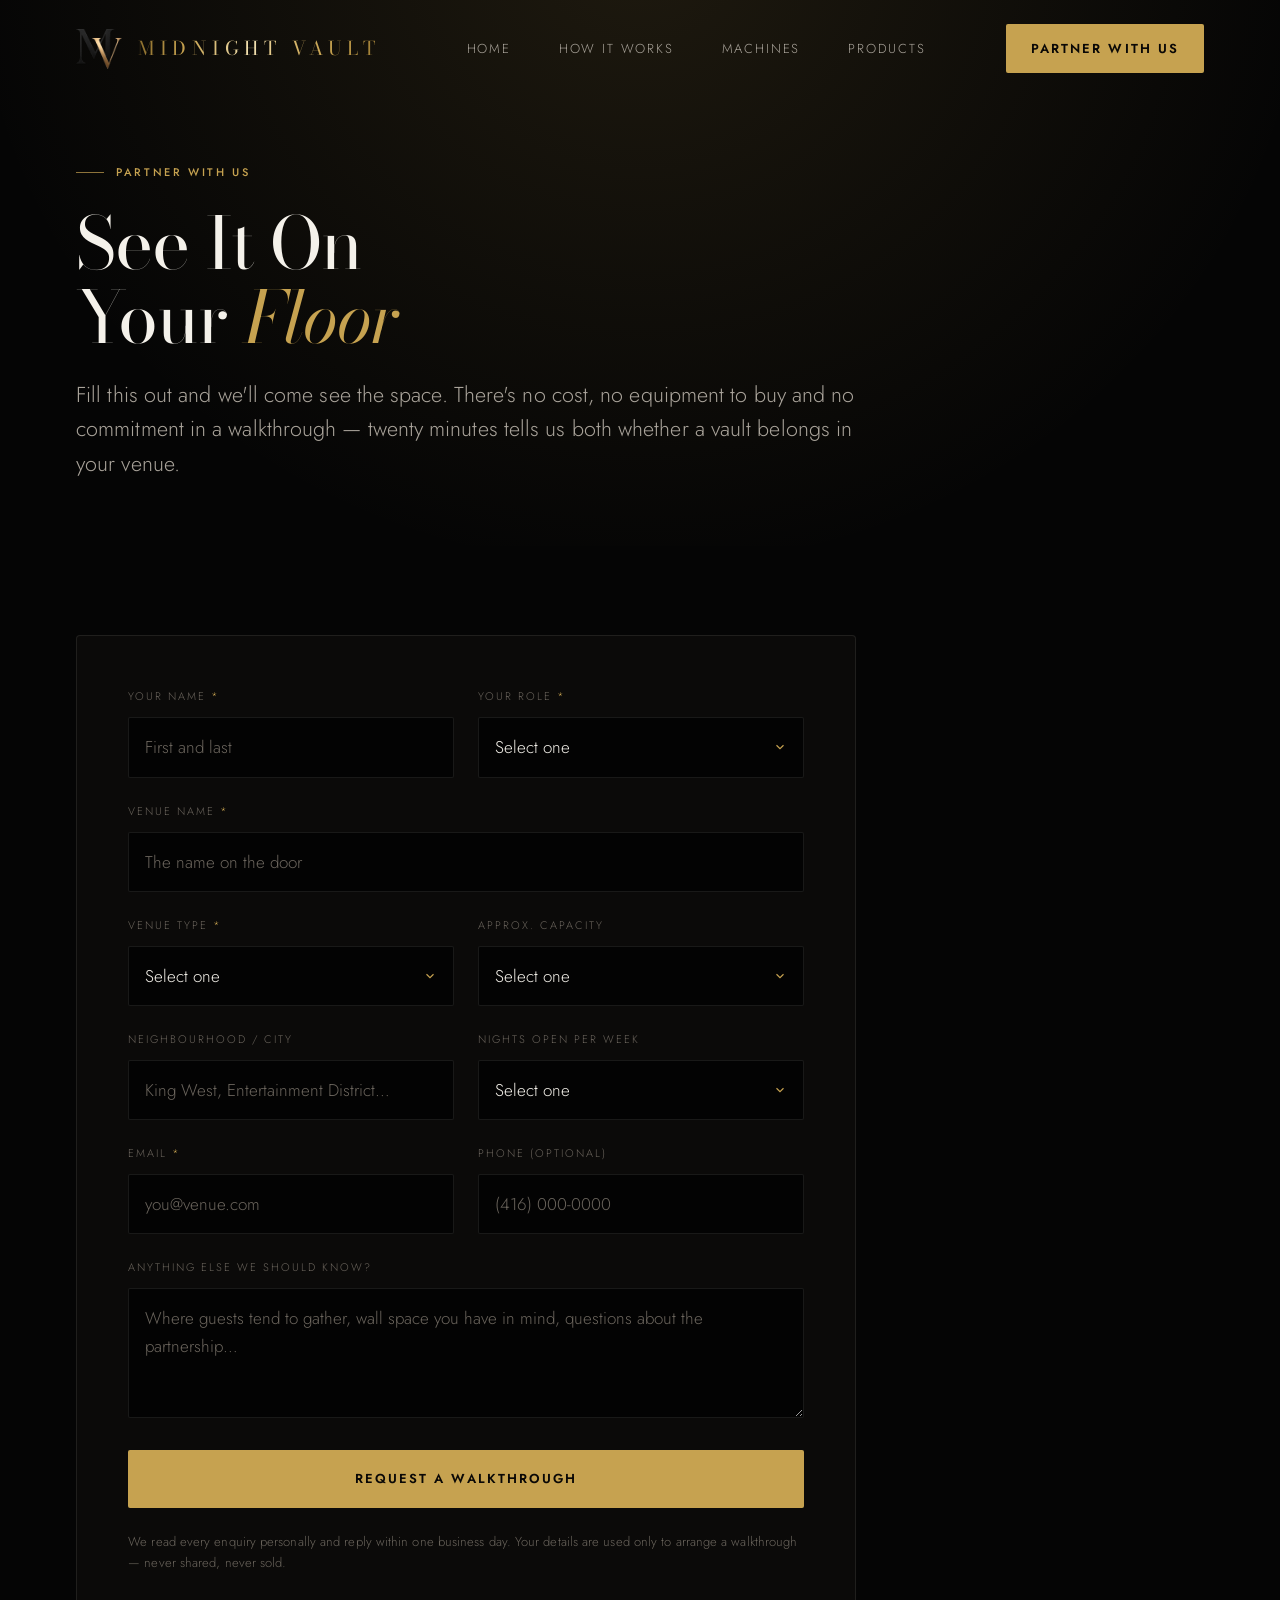
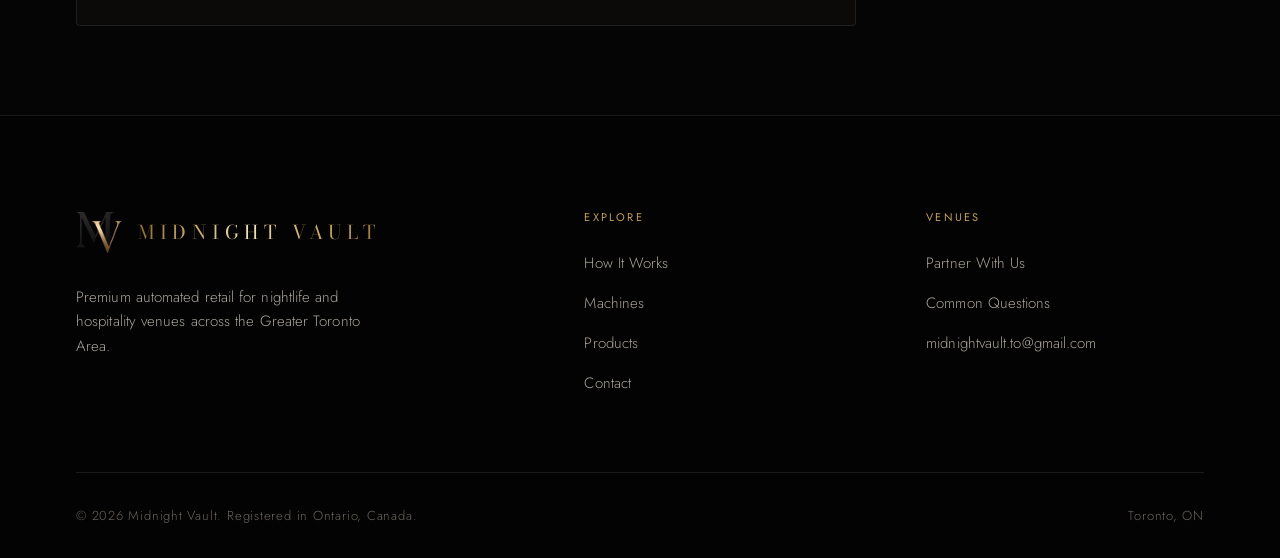
==== contact.html @ 9750a04d "Midnight Vault website — initial commit Static marketing site for Midnight Vault, a premium smart ve" ====
<!doctype html>
<html lang="en">
<head>
<meta charset="UTF-8">
<meta name="viewport" content="width=device-width, initial-scale=1">
<title>Partner With Us — Midnight Vault</title>
<meta name="description" content="Tell us about your Toronto venue and we'll arrange a walkthrough. No cost, no equipment to buy, no work for your staff.">
<meta name="theme-color" content="#050505">
<link rel="icon" href="assets/img/favicon.svg" type="image/svg+xml">
<link rel="preconnect" href="https://fonts.googleapis.com">
<link rel="preconnect" href="https://fonts.gstatic.com" crossorigin>
<link href="https://fonts.googleapis.com/css2?family=Bodoni+Moda:ital,opsz,wght@0,6..96,400;0,6..96,500;1,6..96,400&family=Jost:wght@300;400;500;600&display=swap" rel="stylesheet">
<link rel="stylesheet" href="assets/css/style.css">
<script>document.documentElement.className="js";</script>
</head>
<body>
<a class="skip-link" href="#main">Skip to main content</a>

<svg style="display:none" aria-hidden="true" focusable="false">
  <symbol id="i-arrow" viewBox="0 0 24 24" fill="none" stroke="currentColor" stroke-width="1.5" stroke-linecap="round" stroke-linejoin="round"><path d="M4 12h15"/><path d="M13 6l6 6-6 6"/></symbol>
  <symbol id="i-check" viewBox="0 0 24 24" fill="none" stroke="currentColor" stroke-width="1.6" stroke-linecap="round" stroke-linejoin="round"><path d="M4 12.5l5 5L20 6.5"/></symbol>
  <symbol id="i-mail" viewBox="0 0 24 24" fill="none" stroke="currentColor" stroke-width="1.4" stroke-linecap="round" stroke-linejoin="round"><rect x="3" y="5" width="18" height="14" rx="2"/><path d="M3.5 6.5l8.5 6 8.5-6"/></symbol>
  <symbol id="i-pin" viewBox="0 0 24 24" fill="none" stroke="currentColor" stroke-width="1.4" stroke-linecap="round" stroke-linejoin="round"><path d="M12 21s7-5.6 7-11a7 7 0 10-14 0c0 5.4 7 11 7 11z"/><circle cx="12" cy="10" r="2.6"/></symbol>
  <symbol id="i-clock" viewBox="0 0 24 24" fill="none" stroke="currentColor" stroke-width="1.4" stroke-linecap="round" stroke-linejoin="round"><circle cx="12" cy="12" r="8.6"/><path d="M12 7.2V12l3.3 1.9"/></symbol>
</svg>

<header class="site-header">
  <div class="container nav">
    <a class="logo" href="index.html" aria-label="Midnight Vault home">
      <img class="logo-mark" src="assets/img/logo-mark.png" alt="" width="440" height="385">
      <span class="logo-type">
        <span class="logo-name">Midnight Vault</span>
      </span>
    </a>
    <nav class="nav-links" aria-label="Primary">
      <a href="index.html">Home</a>
      <a href="how-it-works.html">How It Works</a>
      <a href="machines.html">Machines</a>
      <a href="products.html">Products</a>
    </nav>
    <div class="nav-cta">
      <a class="btn btn-primary" href="contact.html">Partner With Us</a>
      <button class="nav-toggle" type="button" aria-expanded="false" aria-controls="mobile-menu" aria-label="Menu">
        <span></span><span></span><span></span>
      </button>
    </div>
  </div>
</header>

<div class="mobile-menu" id="mobile-menu">
  <a class="m-link" href="index.html">Home</a>
  <a class="m-link" href="how-it-works.html">How It Works</a>
  <a class="m-link" href="machines.html">Machines</a>
  <a class="m-link" href="products.html">Products</a>
  <a class="m-link" href="contact.html">Contact</a>
  <a class="btn btn-primary" href="contact.html">Partner With Us</a>
</div>

<main id="main">

  <!-- ================= PAGE HEAD ================= -->
  <section class="hero" style="padding-bottom: clamp(40px, 5vw, 64px);">
    <div class="container">
      <div class="narrow reveal">
        <span class="label">Partner with us</span>
        <h1>See It On<br>Your <span class="gold italic">Floor</span></h1>
        <p class="lede">
          Fill this out and we'll come see the space. There's no cost, no equipment
          to buy and no commitment in a walkthrough — twenty minutes tells us both
          whether a vault belongs in your venue.
        </p>
      </div>
    </div>
  </section>

  <!-- ================= FORM ================= -->
  <section class="section section--tight">
    <div class="container">
      <div class="narrow">

        <div class="reveal">
          <div class="form-shell">
            <!--
              FORM DELIVERY — FormSubmit (no account, no backend, free).
              Submissions are emailed to midnightvault.to@gmail.com.

              ACTIVATION: the first time this form is submitted from a live domain,
              FormSubmit emails you a confirmation link. Click it once and every
              submission after that arrives directly in the inbox.

              ONCE THE DOMAIN IS LIVE, add this line inside the form to redirect
              to the custom thank-you page instead of FormSubmit's default:
              <input type="hidden" name="_next" value="https://YOURDOMAIN.com/thank-you.html">
            -->
            <form data-venue-form action="https://formsubmit.co/midnightvault.to@gmail.com" method="POST" novalidate>
              <input type="hidden" name="_subject" value="New venue enquiry — Midnight Vault">
              <input type="hidden" name="_captcha" value="false">
              <input type="hidden" name="_template" value="table">
              <input type="text" name="_honey" style="display:none" tabindex="-1" autocomplete="off" aria-hidden="true">

              <div class="field-row">
                <div class="field">
                  <label for="name">Your name <span class="req">*</span></label>
                  <input type="text" id="name" name="Name" required autocomplete="name" placeholder="First and last">
                  <span class="field-error"></span>
                </div>
                <div class="field">
                  <label for="role">Your role <span class="req">*</span></label>
                  <select id="role" name="Role" required>
                    <option value="">Select one</option>
                    <option>Owner</option>
                    <option>General Manager</option>
                    <option>Operations Manager</option>
                    <option>Promoter / Event Host</option>
                    <option>Other</option>
                  </select>
                  <span class="field-error"></span>
                </div>
              </div>

              <div class="field">
                <label for="venue">Venue name <span class="req">*</span></label>
                <input type="text" id="venue" name="Venue" required placeholder="The name on the door">
                <span class="field-error"></span>
              </div>

              <div class="field-row">
                <div class="field">
                  <label for="type">Venue type <span class="req">*</span></label>
                  <select id="type" name="Venue type" required>
                    <option value="">Select one</option>
                    <option>Nightclub</option>
                    <option>Bar</option>
                    <option>Lounge</option>
                    <option>Hotel</option>
                    <option>Event space</option>
                    <option>Restaurant</option>
                    <option>Other</option>
                  </select>
                  <span class="field-error"></span>
                </div>
                <div class="field">
                  <label for="capacity">Approx. capacity</label>
                  <select id="capacity" name="Capacity">
                    <option value="">Select one</option>
                    <option>Under 100</option>
                    <option>100 – 300</option>
                    <option>300 – 600</option>
                    <option>600 – 1,000</option>
                    <option>1,000+</option>
                  </select>
                  <span class="field-error"></span>
                </div>
              </div>

              <div class="field-row">
                <div class="field">
                  <label for="area">Neighbourhood / city</label>
                  <input type="text" id="area" name="Location" placeholder="King West, Entertainment District…">
                  <span class="field-error"></span>
                </div>
                <div class="field">
                  <label for="nights">Nights open per week</label>
                  <select id="nights" name="Nights open">
                    <option value="">Select one</option>
                    <option>1 – 2</option>
                    <option>3 – 4</option>
                    <option>5 – 6</option>
                    <option>7</option>
                  </select>
                  <span class="field-error"></span>
                </div>
              </div>

              <div class="field-row">
                <div class="field">
                  <label for="email">Email <span class="req">*</span></label>
                  <input type="email" id="email" name="Email" required autocomplete="email" placeholder="you@venue.com">
                  <span class="field-error"></span>
                </div>
                <div class="field">
                  <label for="phone">Phone (optional)</label>
                  <input type="tel" id="phone" name="Phone" autocomplete="tel" placeholder="(416) 000-0000">
                  <span class="field-error"></span>
                </div>
              </div>

              <div class="field">
                <label for="message">Anything else we should know?</label>
                <textarea id="message" name="Message" placeholder="Where guests tend to gather, wall space you have in mind, questions about the partnership…"></textarea>
                <span class="field-error"></span>
              </div>

              <button class="btn btn-primary" type="submit" style="width:100%;">
                Request a Walkthrough
              </button>

              <p class="form-note">
                We read every enquiry personally and reply within one business day.
                Your details are used only to arrange a walkthrough — never shared, never sold.
              </p>
            </form>
          </div>
        </div>

      </div>
    </div>
  </section>

</main>

<footer class="site-footer">
  <div class="container">
    <div class="footer-grid">
      <div class="footer-brand">
        <a class="logo" href="index.html">
          <img class="logo-mark" src="assets/img/logo-mark.png" alt="" width="440" height="385">
          <span class="logo-type">
            <span class="logo-name">Midnight Vault</span>
          </span>
        </a>
        <p>Premium automated retail for nightlife and hospitality venues across the Greater Toronto Area.</p>
      </div>
      <div class="footer-col">
        <h4>Explore</h4>
        <ul>
          <li><a href="how-it-works.html">How It Works</a></li>
          <li><a href="machines.html">Machines</a></li>
          <li><a href="products.html">Products</a></li>
          <li><a href="contact.html">Contact</a></li>
        </ul>
      </div>
      <div class="footer-col">
        <h4>Venues</h4>
        <ul>
          <li><a href="contact.html">Partner With Us</a></li>
          <li><a href="how-it-works.html#faq">Common Questions</a></li>
          <li><a href="mailto:midnightvault.to@gmail.com">midnightvault.to@gmail.com</a></li>
        </ul>
      </div>
    </div>
    <div class="footer-bottom">
      <span>&copy; <span data-year>2026</span> Midnight Vault. Registered in Ontario, Canada.</span>
      <span>Toronto, ON</span>
    </div>
  </div>
</footer>

<script src="assets/js/main.js"></script>
</body>
</html>
---- assets/css/style.css ----
/* ==========================================================================
   MIDNIGHT VAULT — Design System
   Black base. Off-white type. Gold used strategically, never as wallpaper.
   ========================================================================== */

/* --- Reset ---------------------------------------------------------------- */
*, *::before, *::after { box-sizing: border-box; }
* { margin: 0; }
html { -webkit-text-size-adjust: 100%; }
body { -webkit-font-smoothing: antialiased; -moz-osx-font-smoothing: grayscale; }
img, svg, video { display: block; max-width: 100%; }
button, input, select, textarea { font: inherit; color: inherit; }
a { color: inherit; text-decoration: none; }
ul, ol { list-style: none; padding: 0; }

/* --- Tokens --------------------------------------------------------------- */
:root {
  /* Base — near-black, warm-shifted so gold sits naturally on it */
  --bg:            #050505;
  --bg-raised:     #0b0a09;
  --bg-raised-2:   #121110;
  --bg-inset:      #030303;

  /* Text — off-white ramp. This is what carries the page. */
  --text:          #F4F1EA;
  --text-2:        #A9A39A;
  --text-3:        #6B655D;

  /* Gold — accents only: buttons, icons, rules, hovers, key words */
  --gold:          #C6A250;
  --gold-bright:   #E8CE8E;
  --gold-deep:     #8A6D2C;
  --gold-veil:     rgba(198, 162, 80, 0.10);
  --gold-line:     rgba(198, 162, 80, 0.26);

  /* Structure */
  --line:          rgba(244, 241, 234, 0.09);
  --line-strong:   rgba(244, 241, 234, 0.16);
  --on-gold:       #0A0806;

  /* Type */
  --font-display: "Bodoni Moda", Didot, Georgia, serif;
  --font-body: Jost, -apple-system, BlinkMacSystemFont, "Segoe UI", sans-serif;

  --fs-hero:  clamp(3rem, 7.2vw + 0.5rem, 7.5rem);
  --fs-h1:    clamp(2.5rem, 5vw + 0.5rem, 5rem);
  --fs-h2:    clamp(2rem, 3.4vw + 0.75rem, 3.75rem);
  --fs-h3:    clamp(1.5rem, 1.4vw + 1rem, 2.125rem);
  --fs-h4:    1.375rem;
  --fs-lede:  clamp(1.0625rem, 0.5vw + 0.95rem, 1.375rem);
  --fs-body:  1.0625rem;
  --fs-sm:    0.9375rem;
  --fs-xs:    0.8125rem;
  --fs-label: 0.6875rem;

  /* Space — 8pt rhythm */
  --s1: 4px;  --s2: 8px;  --s3: 12px; --s4: 16px;
  --s5: 24px; --s6: 32px; --s7: 48px; --s8: 64px;
  --s9: 96px; --s10: 128px; --s11: 176px;

  --section-y: clamp(80px, 11vw, 176px);
  --container: 1240px;
  --container-narrow: 780px;

  --radius:    2px;
  --radius-lg: 4px;

  --ease: cubic-bezier(0.22, 0.61, 0.36, 1);
  --ease-out: cubic-bezier(0.16, 1, 0.3, 1);
  --dur: 340ms;
}

/* --- Base ----------------------------------------------------------------- */
html { scroll-behavior: smooth; }

body {
  background: var(--bg);
  color: var(--text);
  font-family: var(--font-body);
  font-size: var(--fs-body);
  font-weight: 300;
  line-height: 1.65;
  letter-spacing: 0.005em;
  overflow-x: hidden;
}

h1, h2, h3, h4 {
  font-family: var(--font-display);
  font-weight: 400;
  line-height: 1.03;
  letter-spacing: -0.015em;
  color: var(--text);
}

h1 { font-size: var(--fs-h1); }
h2 { font-size: var(--fs-h2); }
h3 { font-size: var(--fs-h3); letter-spacing: -0.01em; }
h4 { font-size: var(--fs-h4); letter-spacing: 0; }

p { color: var(--text-2); }
strong, b { font-weight: 500; color: var(--text); }

/* The single most important accent utility. Use sparingly. */
.gold { color: var(--gold); }
.italic { font-style: italic; }

::selection { background: var(--gold); color: var(--on-gold); }

:focus-visible {
  outline: 2px solid var(--gold);
  outline-offset: 3px;
}

.skip-link {
  position: absolute; left: -9999px; top: var(--s4);
  background: var(--gold); color: var(--on-gold);
  padding: var(--s3) var(--s5); z-index: 200; border-radius: var(--radius);
}
.skip-link:focus { left: var(--s4); }

/* --- Layout --------------------------------------------------------------- */
.container {
  width: 100%;
  max-width: var(--container);
  margin-inline: auto;
  padding-inline: clamp(20px, 5vw, 56px);
}
.narrow { max-width: var(--container-narrow); }

.section { padding-block: var(--section-y); position: relative; }
.section--tight { padding-block: clamp(56px, 7vw, 104px); }
.section--raised { background: var(--bg-raised); }
.section--line { border-top: 1px solid var(--line); }

.section-head { max-width: 720px; margin-bottom: clamp(48px, 6vw, 88px); }
.section-head--center { margin-inline: auto; text-align: center; }

/* Eyebrow label — one of the few places gold is allowed to speak */
.label {
  display: inline-flex; align-items: center; gap: var(--s3);
  font-size: var(--fs-label);
  font-weight: 500;
  letter-spacing: 0.24em;
  text-transform: uppercase;
  color: var(--gold);
  margin-bottom: var(--s5);
}
.label::before {
  content: ""; width: 28px; height: 1px;
  background: var(--gold); opacity: 0.7;
}
.section-head--center .label::after {
  content: ""; width: 28px; height: 1px;
  background: var(--gold); opacity: 0.7;
}

.lede {
  font-size: var(--fs-lede);
  line-height: 1.6;
  color: var(--text-2);
  font-weight: 300;
  margin-top: var(--s5);
}

.rule {
  height: 1px; border: 0;
  background: linear-gradient(90deg, var(--gold-line), transparent);
  margin-block: var(--s7);
}

/* --- Buttons -------------------------------------------------------------- */
.btn {
  display: inline-flex; align-items: center; justify-content: center;
  gap: var(--s3);
  padding: 17px var(--s7);
  font-size: var(--fs-xs);
  font-weight: 500;
  letter-spacing: 0.16em;
  text-transform: uppercase;
  border-radius: var(--radius);
  border: 1px solid transparent;
  cursor: pointer;
  transition: background var(--dur) var(--ease), color var(--dur) var(--ease),
              border-color var(--dur) var(--ease), transform var(--dur) var(--ease),
              box-shadow var(--dur) var(--ease);
  white-space: nowrap;
}
.btn svg { width: 15px; height: 15px; transition: transform var(--dur) var(--ease); }

.btn-primary {
  background: var(--gold);
  color: var(--on-gold);
  font-weight: 600;
}
.btn-primary:hover {
  background: var(--gold-bright);
  transform: translateY(-2px);
  box-shadow: 0 12px 34px -14px rgba(198, 162, 80, 0.6);
}
.btn-primary:hover svg { transform: translateX(4px); }

.btn-ghost {
  border-color: var(--line-strong);
  color: var(--text);
  background: transparent;
}
.btn-ghost:hover {
  border-color: var(--gold);
  color: var(--gold);
}
.btn-ghost:hover svg { transform: translateX(4px); }

.btn-row { display: flex; flex-wrap: wrap; gap: var(--s4); margin-top: var(--s7); }
.section-head--center .btn-row { justify-content: center; }

/* Text link with gold underline reveal */
.link {
  color: var(--gold);
  font-size: var(--fs-sm);
  letter-spacing: 0.1em;
  text-transform: uppercase;
  display: inline-flex; align-items: center; gap: var(--s2);
  position: relative;
  padding-bottom: 2px;
}
.link::after {
  content: ""; position: absolute; left: 0; bottom: 0;
  width: 100%; height: 1px; background: var(--gold);
  transform: scaleX(0); transform-origin: right;
  transition: transform var(--dur) var(--ease);
}
.link:hover::after { transform: scaleX(1); transform-origin: left; }
.link svg { width: 14px; height: 14px; transition: transform var(--dur) var(--ease); }
.link:hover svg { transform: translateX(3px); }

/* --- Header --------------------------------------------------------------- */
.site-header {
  position: fixed; inset: 0 0 auto 0; z-index: 100;
  padding-block: var(--s5);
  transition: background var(--dur) var(--ease), padding var(--dur) var(--ease),
              border-color var(--dur) var(--ease);
  border-bottom: 1px solid transparent;
}
.site-header.is-stuck {
  background: rgba(5, 5, 5, 0.86);
  backdrop-filter: blur(14px) saturate(140%);
  -webkit-backdrop-filter: blur(14px) saturate(140%);
  border-bottom-color: var(--line);
  padding-block: var(--s4);
}

.nav { display: flex; align-items: center; justify-content: space-between; gap: var(--s6); }

.logo { display: inline-flex; align-items: center; gap: var(--s4); }

/* MV monogram artwork */
.logo-mark { width: 46px; height: auto; flex: none; }

/* Large stacked lockup (thank-you page) */
.brand-stack {
  display: flex; flex-direction: column; align-items: center;
  gap: var(--s5);
  margin-bottom: var(--s7);
}
.brand-mark { width: 112px; height: auto; }
.brand-name {
  font-family: var(--font-display);
  font-size: 1.625rem;
  letter-spacing: 0.36em;
  text-transform: uppercase;
  color: var(--gold);
  padding-right: 0.36em;
  padding-bottom: var(--s5);
  border-bottom: 1px solid var(--gold-line);
}
.logo-type { display: flex; flex-direction: column; line-height: 1; }
.logo-name {
  font-family: var(--font-display);
  font-size: 1.1875rem;
  font-weight: 400;
  letter-spacing: 0.3em;
  text-transform: uppercase;
  white-space: nowrap;
  color: var(--gold);
  /* trailing letter-space would otherwise push the wordmark off-centre */
  padding-right: 0.3em;
}
/* Brushed-gold fill echoing the metallic V in the monogram */
@supports (-webkit-background-clip: text) or (background-clip: text) {
  .logo-name, .brand-name {
    background: linear-gradient(100deg,
      #8A6D2C 0%, #C6A250 20%, #F4E3B4 46%, #D9BA72 58%, #C6A250 76%, #96762F 100%);
    -webkit-background-clip: text;
    background-clip: text;
    -webkit-text-fill-color: transparent;
    color: transparent;
  }
}
.logo-sub {
  font-size: 0.5625rem;
  letter-spacing: 0.26em;
  text-transform: uppercase;
  color: var(--text-3);
  margin-top: 5px;
  white-space: nowrap;
}

.nav-links { display: flex; align-items: center; gap: var(--s7); }
.nav-links a {
  font-size: var(--fs-xs);
  letter-spacing: 0.14em;
  text-transform: uppercase;
  color: var(--text-2);
  position: relative;
  padding-block: var(--s2);
  white-space: nowrap;
  transition: color var(--dur) var(--ease);
}
.nav-links a::after {
  content: ""; position: absolute; left: 0; bottom: 0;
  width: 100%; height: 1px; background: var(--gold);
  transform: scaleX(0); transform-origin: right;
  transition: transform var(--dur) var(--ease);
}
.nav-links a:hover { color: var(--text); }
.nav-links a:hover::after { transform: scaleX(1); transform-origin: left; }
.nav-links a[aria-current="page"] { color: var(--gold); }
.nav-links a[aria-current="page"]::after { transform: scaleX(1); }

.nav-cta { display: flex; align-items: center; gap: var(--s5); }
.nav-cta .btn { padding: 13px var(--s5); }

.nav-toggle {
  display: none;
  width: 44px; height: 44px;
  background: none; border: 1px solid var(--line-strong);
  border-radius: var(--radius);
  cursor: pointer;
  position: relative;
}
.nav-toggle span {
  position: absolute; left: 13px; width: 18px; height: 1px;
  background: var(--text);
  transition: transform var(--dur) var(--ease), opacity var(--dur) var(--ease);
}
.nav-toggle span:nth-child(1) { top: 17px; }
.nav-toggle span:nth-child(2) { top: 22px; }
.nav-toggle span:nth-child(3) { top: 27px; }
.nav-toggle[aria-expanded="true"] span:nth-child(1) { transform: translateY(5px) rotate(45deg); }
.nav-toggle[aria-expanded="true"] span:nth-child(2) { opacity: 0; }
.nav-toggle[aria-expanded="true"] span:nth-child(3) { transform: translateY(-5px) rotate(-45deg); }

.mobile-menu {
  position: fixed; inset: 0; z-index: 99;
  background: var(--bg);
  padding: 120px clamp(20px, 6vw, 48px) var(--s8);
  display: flex; flex-direction: column;
  opacity: 0; visibility: hidden;
  transition: opacity var(--dur) var(--ease), visibility var(--dur) var(--ease);
  overflow-y: auto;
}
.mobile-menu.is-open { opacity: 1; visibility: visible; }
.mobile-menu a.m-link {
  font-family: var(--font-display);
  font-size: clamp(1.75rem, 7vw, 2.5rem);
  color: var(--text);
  padding-block: var(--s4);
  border-bottom: 1px solid var(--line);
  transition: color var(--dur) var(--ease), padding-left var(--dur) var(--ease);
}
.mobile-menu a.m-link:hover { color: var(--gold); padding-left: var(--s3); }
.mobile-menu .btn { margin-top: var(--s8); }

/* --- Hero ----------------------------------------------------------------- */
.hero {
  position: relative;
  padding-top: clamp(140px, 17vh, 200px);
  padding-bottom: var(--section-y);
  overflow: hidden;
}
.hero::before {
  content: "";
  position: absolute; top: -10%; left: 50%; transform: translateX(-50%);
  width: 120vw; height: 80vh;
  background: radial-gradient(ellipse at 50% 0%, rgba(198,162,80,0.13), transparent 62%);
  pointer-events: none;
}
.hero .container { position: relative; z-index: 1; }

.hero-grid {
  display: grid;
  grid-template-columns: 1.05fr 0.95fr;
  gap: clamp(40px, 6vw, 88px);
  align-items: center;
}

.hero-title {
  font-size: var(--fs-hero);
  /* Title case — tighter than caps wanted, since lowercase letters close the gaps */
  line-height: 0.94;
  letter-spacing: -0.02em;
}
.hero-title .italic { font-style: italic; color: var(--gold); }

.hero-sub {
  font-size: var(--fs-lede);
  color: var(--text-2);
  max-width: 48ch;
  margin-top: var(--s6);
  font-weight: 300;
}

/* --- Machine imagery ------------------------------------------------------ */
.machine-frame {
  position: relative;
  border-radius: var(--radius-lg);
  overflow: hidden;
  border: 1px solid var(--line);
}
.machine-frame img { width: 100%; height: auto; }
.machine-frame::after {
  content: "";
  position: absolute; inset: 0;
  background: linear-gradient(to top, rgba(5,5,5,0.5), transparent 42%);
  pointer-events: none;
}
.machine-caption {
  font-size: var(--fs-xs);
  letter-spacing: 0.12em;
  text-transform: uppercase;
  color: var(--text-3);
  margin-top: var(--s4);
  display: flex; align-items: center; gap: var(--s3);
}
.machine-caption::before {
  content: ""; width: 18px; height: 1px; background: var(--gold-line); flex: none;
}


/* --- Stats ---------------------------------------------------------------- */
.stat-row {
  display: grid;
  grid-template-columns: repeat(4, minmax(0, 1fr));
  gap: 1px;
  background: var(--line);
  border: 1px solid var(--line);
  border-radius: var(--radius-lg);
  overflow: hidden;
}
.stat { background: var(--bg); padding: var(--s7) var(--s6); text-align: center; }
.stat-num {
  font-family: var(--font-display);
  font-size: clamp(2.25rem, 3.5vw, 3.25rem);
  line-height: 1;
  color: var(--gold);
}
.stat-label {
  font-size: var(--fs-xs);
  letter-spacing: 0.16em;
  text-transform: uppercase;
  color: var(--text-3);
  margin-top: var(--s3);
}

/* --- Grids & cards -------------------------------------------------------- */
.grid { display: grid; gap: var(--s5); }
.grid-2 { grid-template-columns: repeat(auto-fit, minmax(320px, 1fr)); }
.grid-3 { grid-template-columns: repeat(auto-fit, minmax(290px, 1fr)); }
.grid-4 { grid-template-columns: repeat(auto-fit, minmax(220px, 1fr)); }

.card {
  background: var(--bg-raised);
  border: 1px solid var(--line);
  border-radius: var(--radius-lg);
  padding: var(--s7);
  position: relative;
  transition: border-color var(--dur) var(--ease), transform var(--dur) var(--ease),
              background var(--dur) var(--ease);
}
.card:hover {
  border-color: var(--gold-line);
  background: var(--bg-raised-2);
  transform: translateY(-3px);
}
.card-icon {
  width: 30px; height: 30px;
  color: var(--gold);
  margin-bottom: var(--s5);
}
.card h3, .card h4 { margin-bottom: var(--s3); }
.card p { font-size: var(--fs-sm); }

.card-num {
  font-family: var(--font-display);
  font-size: 0.875rem;
  letter-spacing: 0.2em;
  color: var(--gold);
  display: block;
  margin-bottom: var(--s5);
}


/* --- Split sections ------------------------------------------------------- */
.split {
  display: grid;
  grid-template-columns: 1fr 1fr;
  gap: clamp(40px, 6vw, 96px);
  align-items: center;
}
.split--reverse .split-media { order: -1; }

/* --- Steps ---------------------------------------------------------------- */
.steps { display: grid; gap: var(--s6); }
.step {
  display: grid;
  grid-template-columns: 64px 1fr;
  gap: var(--s5);
  padding-bottom: var(--s6);
  border-bottom: 1px solid var(--line);
}
.step:last-child { border-bottom: 0; padding-bottom: 0; }
.step-num {
  font-family: var(--font-display);
  font-size: 2rem;
  line-height: 1;
  color: var(--gold);
  opacity: 0.85;
}
.step h3 { margin-bottom: var(--s2); }
.step p { font-size: var(--fs-sm); }

/* --- Products ------------------------------------------------------------- */
.cat { margin-bottom: clamp(56px, 7vw, 96px); }
.cat:last-child { margin-bottom: 0; }
.cat-head {
  display: flex; align-items: baseline; justify-content: space-between;
  gap: var(--s5);
  padding-bottom: var(--s5);
  border-bottom: 1px solid var(--gold-line);
  margin-bottom: var(--s7);
}
.cat-count {
  font-size: var(--fs-xs);
  letter-spacing: 0.18em;
  text-transform: uppercase;
  color: var(--text-3);
  white-space: nowrap;
}

.product {
  background: var(--bg-raised);
  border: 1px solid var(--line);
  border-radius: var(--radius-lg);
  padding: var(--s6);
  display: flex; flex-direction: column; gap: var(--s3);
  transition: border-color var(--dur) var(--ease), transform var(--dur) var(--ease);
}
.product:hover { border-color: var(--gold-line); transform: translateY(-3px); }
.product-icon { width: 26px; height: 26px; color: var(--gold); margin-bottom: var(--s3); }
.product-name { font-size: var(--fs-body); letter-spacing: 0.02em; color: var(--text); }
.product-desc { font-size: var(--fs-sm); color: var(--text-3); flex: 1; }

/* --- Ledger (we handle / venue provides) ---------------------------------- */
/* Side-by-side comparison. The imbalance between the columns is the argument. */
.ledger {
  display: grid;
  grid-template-columns: 1fr 1fr;
  gap: 0;
  align-items: stretch;
  border: 1px solid var(--line);
  border-radius: var(--radius-lg);
  overflow: hidden;
}
.ledger-col {
  display: flex;
  flex-direction: column;
  padding: clamp(28px, 3.4vw, 48px);
}
.ledger-col--ours {
  background: var(--bg-raised-2);
  border-right: 1px solid var(--gold-line);
}
.ledger-col--yours { background: var(--bg); }

.ledger-head {
  display: flex;
  align-items: baseline;
  padding-bottom: var(--s5);
  margin-bottom: var(--s5);
  border-bottom: 1px solid var(--line);
}
.ledger-who {
  font-size: var(--fs-label);
  letter-spacing: 0.22em;
  text-transform: uppercase;
  color: var(--text-3);
}
.ledger-col--ours .ledger-who { color: var(--gold); }

.ledger-list li {
  display: flex; align-items: flex-start; gap: var(--s3);
  padding-block: var(--s3);
  font-size: var(--fs-sm);
  color: var(--text-2);
}
.ledger-list svg { width: 16px; height: 16px; color: var(--gold); flex: none; margin-top: 4px; }
.ledger-col--ours .ledger-list li { color: var(--text); }
.ledger-col--yours .ledger-list svg { color: var(--text-3); }

/* Pushed to the bottom so the empty space above it does the talking */
.ledger-note {
  font-size: var(--fs-sm);
  margin-top: auto;
  padding-top: var(--s7);
}

@media (max-width: 760px) {
  .ledger { grid-template-columns: 1fr; }
  .ledger-col--ours { border-right: 0; border-bottom: 1px solid var(--gold-line); }
  .ledger-note { margin-top: var(--s6); }
}

/* --- CTA band ------------------------------------------------------------- */
.cta-band {
  position: relative;
  text-align: center;
  padding-block: clamp(88px, 12vw, 168px);
  border-top: 1px solid var(--line);
  overflow: hidden;
}
.cta-band::before {
  content: "";
  position: absolute; bottom: -40%; left: 50%; transform: translateX(-50%);
  width: 100vw; height: 100%;
  background: radial-gradient(ellipse at 50% 100%, rgba(198,162,80,0.14), transparent 62%);
  pointer-events: none;
}
.cta-band .container { position: relative; z-index: 1; }
.cta-band h2 { max-width: 16ch; margin-inline: auto; }

/* --- Forms ---------------------------------------------------------------- */
.form-shell {
  background: var(--bg-raised);
  border: 1px solid var(--line);
  border-radius: var(--radius-lg);
  padding: clamp(28px, 4vw, 56px);
}
.field { margin-bottom: var(--s5); }
.field-row { display: grid; grid-template-columns: 1fr 1fr; gap: var(--s5); }
.field label {
  display: block;
  font-size: var(--fs-label);
  letter-spacing: 0.18em;
  text-transform: uppercase;
  color: var(--text-3);
  margin-bottom: var(--s3);
}
.field .req { color: var(--gold); }
.field input, .field select, .field textarea {
  width: 100%;
  background: var(--bg-inset);
  border: 1px solid var(--line);
  border-radius: var(--radius);
  padding: 15px var(--s4);
  color: var(--text);
  font-size: var(--fs-body);
  font-weight: 300;
  transition: border-color var(--dur) var(--ease), background var(--dur) var(--ease);
}
.field textarea { resize: vertical; min-height: 130px; }
.field input::placeholder, .field textarea::placeholder { color: var(--text-3); }
.field input:focus, .field select:focus, .field textarea:focus {
  outline: none;
  border-color: var(--gold);
  background: var(--bg);
}
.field select {
  appearance: none;
  -webkit-appearance: none;
  background-image: url("data:image/svg+xml;charset=utf-8,%3Csvg xmlns='http://www.w3.org/2000/svg' width='14' height='14' viewBox='0 0 24 24' fill='none' stroke='%23C6A250' stroke-width='2'%3E%3Cpath d='M6 9l6 6 6-6'/%3E%3C/svg%3E");
  background-repeat: no-repeat;
  background-position: right var(--s4) center;
  padding-right: var(--s7);
}
.field select option { background: var(--bg-raised-2); color: var(--text); }
.field-error {
  display: none;
  font-size: var(--fs-xs);
  color: var(--gold-bright);
  margin-top: var(--s2);
  letter-spacing: 0.04em;
}
.field.has-error input, .field.has-error select, .field.has-error textarea {
  border-color: var(--gold-bright);
}
.field.has-error .field-error { display: block; }
.form-note {
  font-size: var(--fs-xs);
  color: var(--text-3);
  margin-top: var(--s5);
  line-height: 1.6;
}

.detail { padding-block: var(--s5); border-bottom: 1px solid var(--line); }
.detail:last-child { border-bottom: 0; }
.detail-label {
  font-size: var(--fs-label);
  letter-spacing: 0.2em;
  text-transform: uppercase;
  color: var(--text-3);
  margin-bottom: var(--s2);
}
.detail-value { font-size: var(--fs-body); color: var(--text); }
a.detail-value { transition: color var(--dur) var(--ease); }
a.detail-value:hover { color: var(--gold); }

/* --- FAQ ------------------------------------------------------------------ */
.faq { border-top: 1px solid var(--line); }
.faq details { border-bottom: 1px solid var(--line); }
.faq summary {
  display: flex; align-items: center; justify-content: space-between; gap: var(--s5);
  padding-block: var(--s6);
  cursor: pointer;
  list-style: none;
  font-size: clamp(1.0625rem, 1.2vw, 1.25rem);
  color: var(--text);
  font-weight: 300;
  transition: color var(--dur) var(--ease);
}
.faq summary::-webkit-details-marker { display: none; }
.faq summary:hover { color: var(--gold); }
.faq summary .plus {
  width: 16px; height: 16px; flex: none; color: var(--gold);
  transition: transform var(--dur) var(--ease);
}
.faq details[open] summary .plus { transform: rotate(45deg); }
.faq details p { padding-bottom: var(--s6); max-width: 68ch; font-size: var(--fs-sm); }

/* --- Thank you page ------------------------------------------------------- */
.centered-page {
  min-height: 100vh;
  display: grid;
  place-items: center;
  text-align: center;
  padding: 140px clamp(20px, 5vw, 56px) var(--s9);
}
.centered-page .mark { width: 56px; height: 56px; color: var(--gold); margin: 0 auto var(--s7); }

/* --- Footer --------------------------------------------------------------- */
.site-footer {
  border-top: 1px solid var(--line);
  padding-top: var(--s9);
  padding-bottom: var(--s6);
  background: var(--bg-inset);
}
.footer-grid {
  display: grid;
  grid-template-columns: 1.6fr repeat(2, 1fr);
  gap: var(--s8);
  padding-bottom: var(--s8);
}
.footer-brand p {
  font-size: var(--fs-sm);
  max-width: 34ch;
  margin-top: var(--s5);
}
.footer-col h4 {
  font-family: var(--font-body);
  font-size: var(--fs-label);
  letter-spacing: 0.2em;
  text-transform: uppercase;
  color: var(--gold);
  margin-bottom: var(--s5);
}
.footer-col li { margin-bottom: var(--s3); }
.footer-col a {
  font-size: var(--fs-sm);
  color: var(--text-2);
  transition: color var(--dur) var(--ease);
}
.footer-col a:hover { color: var(--gold); }
.footer-bottom {
  display: flex; flex-wrap: wrap; align-items: center; justify-content: space-between;
  gap: var(--s4);
  padding-top: var(--s6);
  border-top: 1px solid var(--line);
  font-size: var(--fs-xs);
  color: var(--text-3);
  letter-spacing: 0.06em;
}

/* --- Scroll reveal --------------------------------------------------------
   Hidden only when JS is present (html.js is set by an inline head script),
   so the page is never invisible if scripting fails or is disabled.
   -------------------------------------------------------------------------- */
.js .reveal {
  opacity: 0;
  transform: translateY(26px);
  transition: opacity 900ms var(--ease-out), transform 900ms var(--ease-out);
}
.js .reveal.is-visible { opacity: 1; transform: none; }
.reveal[data-delay="1"] { transition-delay: 90ms; }
.reveal[data-delay="2"] { transition-delay: 180ms; }
.reveal[data-delay="3"] { transition-delay: 270ms; }
.reveal[data-delay="4"] { transition-delay: 360ms; }

/* --- Responsive ----------------------------------------------------------- */
@media (max-width: 1000px) {
  .hero-grid { grid-template-columns: 1fr; }
  .hero-media { max-width: 440px; }
  .split { grid-template-columns: 1fr; }
  /* .ledger deliberately stays side by side further down — see its own 760px rule.
     The two columns only make their point when read against each other. */
  .split--reverse .split-media { order: 0; }
  .footer-grid { grid-template-columns: 1fr 1fr; gap: var(--s7); }
  .footer-brand { grid-column: 1 / -1; }
}

/* The wider wordmark needs the nav to give ground before the hamburger kicks in */
@media (max-width: 1180px) {
  .nav-links { gap: var(--s5); }
  .logo-name { font-size: 1.0625rem; letter-spacing: 0.22em; padding-right: 0.22em; }
  .logo-mark { width: 42px; }
  .logo { gap: var(--s3); }
}

@media (max-width: 860px) {
  .nav-links, .nav-cta .btn { display: none; }
  .nav-toggle { display: block; }
  .logo-name { font-size: 1rem; letter-spacing: 0.24em; }
  .logo-mark { width: 40px; }
  .field-row { grid-template-columns: 1fr; }
  .moment { grid-template-columns: 40px 1fr auto; gap: var(--s4); }
}

@media (max-width: 560px) {
  .footer-grid { grid-template-columns: 1fr; }
  .btn { width: 100%; }
  .btn-row { flex-direction: column; }
  .cat-head { flex-direction: column; align-items: flex-start; gap: var(--s2); }
  .step { grid-template-columns: 44px 1fr; gap: var(--s4); }
}

/* --- Motion preferences --------------------------------------------------- */
@media (prefers-reduced-motion: reduce) {
  html { scroll-behavior: auto; }
  *, *::before, *::after {
    animation-duration: 0.01ms !important;
    animation-iteration-count: 1 !important;
    transition-duration: 0.01ms !important;
  }
  .reveal { opacity: 1; transform: none; }
}

/* --- Machines page -------------------------------------------------------- */
.visually-hidden {
  position: absolute; width: 1px; height: 1px;
  padding: 0; margin: -1px; overflow: hidden;
  clip: rect(0 0 0 0); white-space: nowrap; border: 0;
}

/* Model block: product shot beside its spec sheet */
.spec-layout {
  display: grid;
  grid-template-columns: minmax(0, 0.85fr) minmax(0, 1fr);
  gap: clamp(40px, 6vw, 96px);
  align-items: center;
}
.spec-layout--flip .spec-media { order: 2; }

.spec-media {
  position: relative;
  display: flex; justify-content: center;
}
/* Pool of light behind the unit so it doesn't float on flat black */
.spec-media::before {
  content: "";
  position: absolute; inset: 6% 0 0;
  background: radial-gradient(ellipse 62% 52% at 50% 46%, var(--gold-veil), transparent 70%);
  pointer-events: none;
}
/* Units render at heights proportional to their real ones (33.3in vs 40.5in)
   so the page never implies the two machines are the same size. */
.spec-media { --unit-scale: 1; }
.spec-media--mini { --unit-scale: 0.822; }
/* The freestanding unit is far taller than either wall model (~67.9in overall).
   Rendering it to the same proportional scale would swamp the layout, so it is
   capped at The Vault height and its real dimensions are carried by the table. */
.spec-media--stand { --unit-scale: 1; }
.spec-media img {
  position: relative;
  width: auto; max-height: calc(620px * var(--unit-scale));
  filter: drop-shadow(0 40px 60px rgba(0, 0, 0, 0.75));
}

.spec-index {
  display: block;
  font-size: var(--fs-label);
  font-weight: 500;
  letter-spacing: 0.24em;
  text-transform: uppercase;
  color: var(--gold);
  margin-bottom: var(--s4);
}
.spec-copy h2 { font-size: clamp(2.25rem, 3vw + 1rem, 3.25rem); }

/* Spec sheet — a ledger, not a data dump */
.spec-table {
  width: 100%;
  border-collapse: collapse;
  margin-top: var(--s7);
}
.spec-table th,
.spec-table td {
  padding: var(--s4) 0;
  border-bottom: 1px solid var(--line);
  text-align: left;
  vertical-align: baseline;
}
.spec-table th {
  font-weight: 400;
  font-size: var(--fs-sm);
  letter-spacing: 0.14em;
  text-transform: uppercase;
  color: var(--text-3);
  width: 40%;
}
.spec-table td {
  font-family: var(--font-display);
  font-size: 1.75rem;
  color: var(--text);
  letter-spacing: -0.01em;
}
.spec-table .unit {
  font-family: var(--font-body);
  font-size: 0.8125rem;
  letter-spacing: 0.1em;
  text-transform: uppercase;
  color: var(--text-3);
  margin-left: 0.35em;
}
.spec-table td.metric,
.compare-table .metric {
  font-family: var(--font-body);
  font-size: var(--fs-sm);
  color: var(--text-3);
  text-align: right;
  letter-spacing: 0.02em;
}

.spec-note {
  margin-top: var(--s6);
  font-size: var(--fs-sm);
  color: var(--text-2);
  max-width: 44ch;
}

/* Comparison table */
.compare-table {
  width: 100%;
  min-width: 620px;
  border-collapse: collapse;
}
.compare-table th,
.compare-table td {
  padding: var(--s5) var(--s4);
  border-bottom: 1px solid var(--line);
  text-align: left;
}
.compare-table thead th {
  font-family: var(--font-display);
  font-size: 1.375rem;
  font-weight: 400;
  color: var(--text);
  border-bottom-color: var(--gold-line);
  letter-spacing: 0;
  text-transform: none;
}
.compare-table tbody th {
  font-weight: 400;
  font-size: var(--fs-xs);
  letter-spacing: 0.14em;
  text-transform: uppercase;
  color: var(--text-3);
  width: 26%;
}
.compare-table tbody td {
  color: var(--text);
  font-size: var(--fs-body);
}
.compare-table tbody tr:hover td,
.compare-table tbody tr:hover th { background: rgba(244, 241, 234, 0.02); }

.feat-icon {
  width: 26px; height: 26px;
  color: var(--gold);
  margin-bottom: var(--s4);
}
.grid-3 h4 { margin-bottom: var(--s3); }

@media (max-width: 880px) {
  .spec-layout { grid-template-columns: 1fr; gap: var(--s8); }
  .spec-layout--flip .spec-media { order: 0; }
  .spec-media img { max-height: calc(440px * var(--unit-scale)); }
  .spec-table td { font-size: 1.5rem; }
}

/* Scale diagram inside the wall-space stat */
.stat-viz {
  width: 100%;
  max-width: 168px;
  height: auto;
  margin-top: var(--s4);
  color: var(--text-2);
}
/* keep every tile's content optically centred so the diagram tile
   does not leave the others looking half-empty */
.stat { display: flex; flex-direction: column; justify-content: center; }
.stat-viz { align-self: flex-start; }


/* Stat row: 4 across on desktop, 2 up on tablet, stacked on phones.
   Sits tight under the hero so it reads as part of the opening statement. */
.stat-section { padding-top: 0; }
@media (max-width: 980px) {
  .stat-row { grid-template-columns: repeat(2, minmax(0, 1fr)); }
}
@media (max-width: 520px) {
  .stat-row { grid-template-columns: 1fr; }
  .stat-viz { align-self: center; }
}

/* Machine section with no media column — copy takes the full measure */
.split--solo { grid-template-columns: 1fr; max-width: 940px; }

/* ==========================================================================
   WEDDINGS & EVENTS  —  PARKED
   Styles for _drafts/events.html, which is not currently linked from the site.
   Left in place so the page works the moment it is moved back up a folder.
   Safe to delete only if that page is abandoned.
   ========================================================================== */

.wed-split {
  display: grid;
  grid-template-columns: minmax(0, 0.9fr) minmax(0, 1fr);
  gap: clamp(40px, 6vw, 88px);
  align-items: center;
}

/* Mock touchscreen — the machine wearing the couple's branding */
.wed-screen {
  position: relative;
  aspect-ratio: 3 / 4;
  border-radius: 10px;
  padding: 12px;
  background: linear-gradient(160deg, #17140e 0%, #0a0908 46%, #100e0a 100%);
  border: 1px solid var(--gold-line);
  box-shadow: 0 40px 90px -50px rgba(198,162,80,0.5), inset 0 1px 0 rgba(232,206,142,0.14);
}
.wed-glass {
  height: 100%;
  border-radius: 6px;
  border: 1px solid rgba(198,162,80,0.22);
  background: radial-gradient(ellipse 88% 62% at 50% 12%, rgba(198,162,80,0.09), transparent 68%), #060505;
  display: flex; flex-direction: column; align-items: center;
  text-align: center;
  padding: clamp(20px, 4vw, 36px) clamp(14px, 3vw, 28px);
}
.wed-mark { width: 46px; height: auto; margin-bottom: var(--s5); opacity: 0.95; }
.wed-names {
  font-family: var(--font-display);
  font-size: clamp(1.5rem, 3.1vw, 2.375rem);
  line-height: 1.1;
  color: var(--text);
  letter-spacing: 0.01em;
}
.wed-date {
  font-size: var(--fs-xs);
  letter-spacing: 0.28em;
  text-transform: uppercase;
  color: var(--gold);
  margin-top: var(--s3);
}
.wed-rule {
  width: 54px; height: 1px; border: 0;
  background: var(--gold); opacity: 0.55;
  margin: clamp(16px, 3vw, 26px) 0;
}
.wed-title {
  font-family: var(--font-display);
  font-style: italic;
  font-size: clamp(1.0625rem, 1.9vw, 1.5rem);
  color: var(--gold-bright);
}
.wed-tagline {
  font-size: var(--fs-sm);
  color: var(--text-2);
  margin-top: var(--s2);
}
.wed-cats {
  display: flex; flex-wrap: wrap; justify-content: center;
  gap: var(--s2) var(--s4);
  margin-top: auto; padding-top: clamp(18px, 3vw, 30px);
}
.wed-cats li {
  font-size: 0.625rem;
  letter-spacing: 0.2em;
  text-transform: uppercase;
  color: var(--text-2);
  padding: 7px 11px;
  border: 1px solid var(--line);
  border-radius: 2px;
}
.wed-tap {
  width: 100%;
  margin-top: clamp(16px, 3vw, 26px);
  padding: 11px;
  font-size: 0.625rem;
  letter-spacing: 0.28em;
  text-transform: uppercase;
  color: var(--gold);
  border: 1px solid var(--gold-line);
  border-radius: 2px;
  background: var(--gold-veil);
}

.wed-detail {
  display: grid;
  grid-template-columns: repeat(2, minmax(0, 1fr));
  gap: var(--s7) var(--s6);
  margin-top: var(--s8);
}
.wed-detail h4 { margin-top: var(--s3); }
.wed-detail p { font-size: var(--fs-sm); margin-top: var(--s2); }

/* Product kits */
.kit-grid {
  display: grid;
  grid-template-columns: repeat(auto-fit, minmax(290px, 1fr));
  gap: var(--s5);
}
.kit {
  background: var(--bg-raised-2);
  border: 1px solid var(--line);
  border-radius: var(--radius-lg);
  padding: clamp(24px, 3vw, 36px);
  transition: border-color var(--dur) var(--ease), transform var(--dur) var(--ease);
}
.kit:hover { border-color: var(--gold-line); transform: translateY(-3px); }
.kit h3 { margin-top: var(--s4); }
.kit-list { margin-top: var(--s5); }
.kit-list li {
  display: flex; flex-direction: column;
  padding: var(--s3) 0;
  border-top: 1px solid var(--line);
}
.kit-list li:first-child { border-top: 0; padding-top: 0; }
.kit-list span { color: var(--text); font-size: var(--fs-sm); }
.kit-list em {
  font-style: normal;
  font-size: var(--fs-xs);
  color: var(--text-3);
  margin-top: 2px;
}

/* Packages */
.pkg-grid {
  display: grid;
  grid-template-columns: repeat(auto-fit, minmax(300px, 1fr));
  gap: var(--s5);
  align-items: start;
}
.pkg {
  position: relative;
  border: 1px solid var(--line);
  border-radius: var(--radius-lg);
  padding: clamp(28px, 3.4vw, 42px);
  background: var(--bg-raised);
  transition: border-color var(--dur) var(--ease), transform var(--dur) var(--ease);
}
.pkg:hover { border-color: var(--gold-line); transform: translateY(-3px); }
.pkg--featured {
  border-color: var(--gold-line);
  background: linear-gradient(170deg, rgba(198,162,80,0.07), transparent 55%), var(--bg-raised);
}
.pkg-flag {
  position: absolute; top: -1px; right: var(--s6);
  transform: translateY(-50%);
  font-size: 0.625rem; letter-spacing: 0.22em; text-transform: uppercase;
  color: var(--on-gold); background: var(--gold);
  padding: 5px 12px; border-radius: 2px;
}
.pkg-index {
  font-family: var(--font-display);
  font-size: 1.25rem;
  color: var(--gold);
  opacity: 0.6;
}
.pkg h3 { margin-top: var(--s3); }
.pkg-price {
  font-family: var(--font-display);
  font-size: clamp(1.75rem, 2.6vw, 2.375rem);
  color: var(--text);
  margin-top: var(--s4);
  line-height: 1.1;
}
.pkg-price em {
  font-family: var(--font-body);
  font-style: normal;
  font-size: var(--fs-xs);
  letter-spacing: 0.18em;
  text-transform: uppercase;
  color: var(--text-3);
  margin-left: var(--s2);
}
.pkg-line {
  font-size: var(--fs-sm);
  margin-top: var(--s4);
  padding-bottom: var(--s5);
  border-bottom: 1px solid var(--line);
}
.pkg-list { margin-top: var(--s5); display: grid; gap: var(--s4); }
.pkg-list li { display: flex; gap: var(--s3); align-items: flex-start; }
.pkg-list svg { width: 16px; height: 16px; color: var(--gold); flex: none; margin-top: 3px; }
.pkg-list span { font-size: var(--fs-sm); color: var(--text-2); }

/* Friday / Saturday / Sunday strip */
.week-strip {
  display: grid;
  grid-template-columns: repeat(3, minmax(0, 1fr));
  gap: 1px;
  background: var(--line);
  border: 1px solid var(--line);
  border-radius: var(--radius-lg);
  overflow: hidden;
}
.week-day { background: var(--bg); padding: clamp(28px, 3.4vw, 44px); }
.week-day--accent { background: var(--bg-raised-2); }
.week-label {
  font-size: var(--fs-label);
  letter-spacing: 0.24em;
  text-transform: uppercase;
  color: var(--gold);
}
.week-day h4 { margin-top: var(--s3); }
.week-day p { font-size: var(--fs-sm); margin-top: var(--s2); }

@media (max-width: 900px) {
  .wed-split { grid-template-columns: 1fr; gap: var(--s8); }
  .wed-screen { max-width: 420px; margin-inline: auto; }
  .week-strip { grid-template-columns: 1fr; }
}
@media (max-width: 560px) {
  .wed-detail { grid-template-columns: 1fr; gap: var(--s6); }
}

/* Word values in the spec table (e.g. "Locking casters") sit at body scale,
   not the display-serif numerals used for measurements. */
.spec-table td.spec-word {
  font-family: var(--font-body);
  font-size: var(--fs-sm);
  color: var(--text-2);
  letter-spacing: 0.04em;
}

/* Revenue share callout — the question every venue owner is actually asking */
.revshare {
  margin-top: var(--s8);
  padding: clamp(28px, 3.6vw, 48px);
  border: 1px solid var(--gold-line);
  border-radius: var(--radius-lg);
  background: linear-gradient(160deg, var(--gold-veil), transparent 62%), var(--bg-raised-2);
  max-width: 900px;
}
.revshare h3 { margin-bottom: var(--s5); }
.revshare p { font-size: var(--fs-sm); max-width: 68ch; }
.revshare p + p { margin-top: var(--s4); }
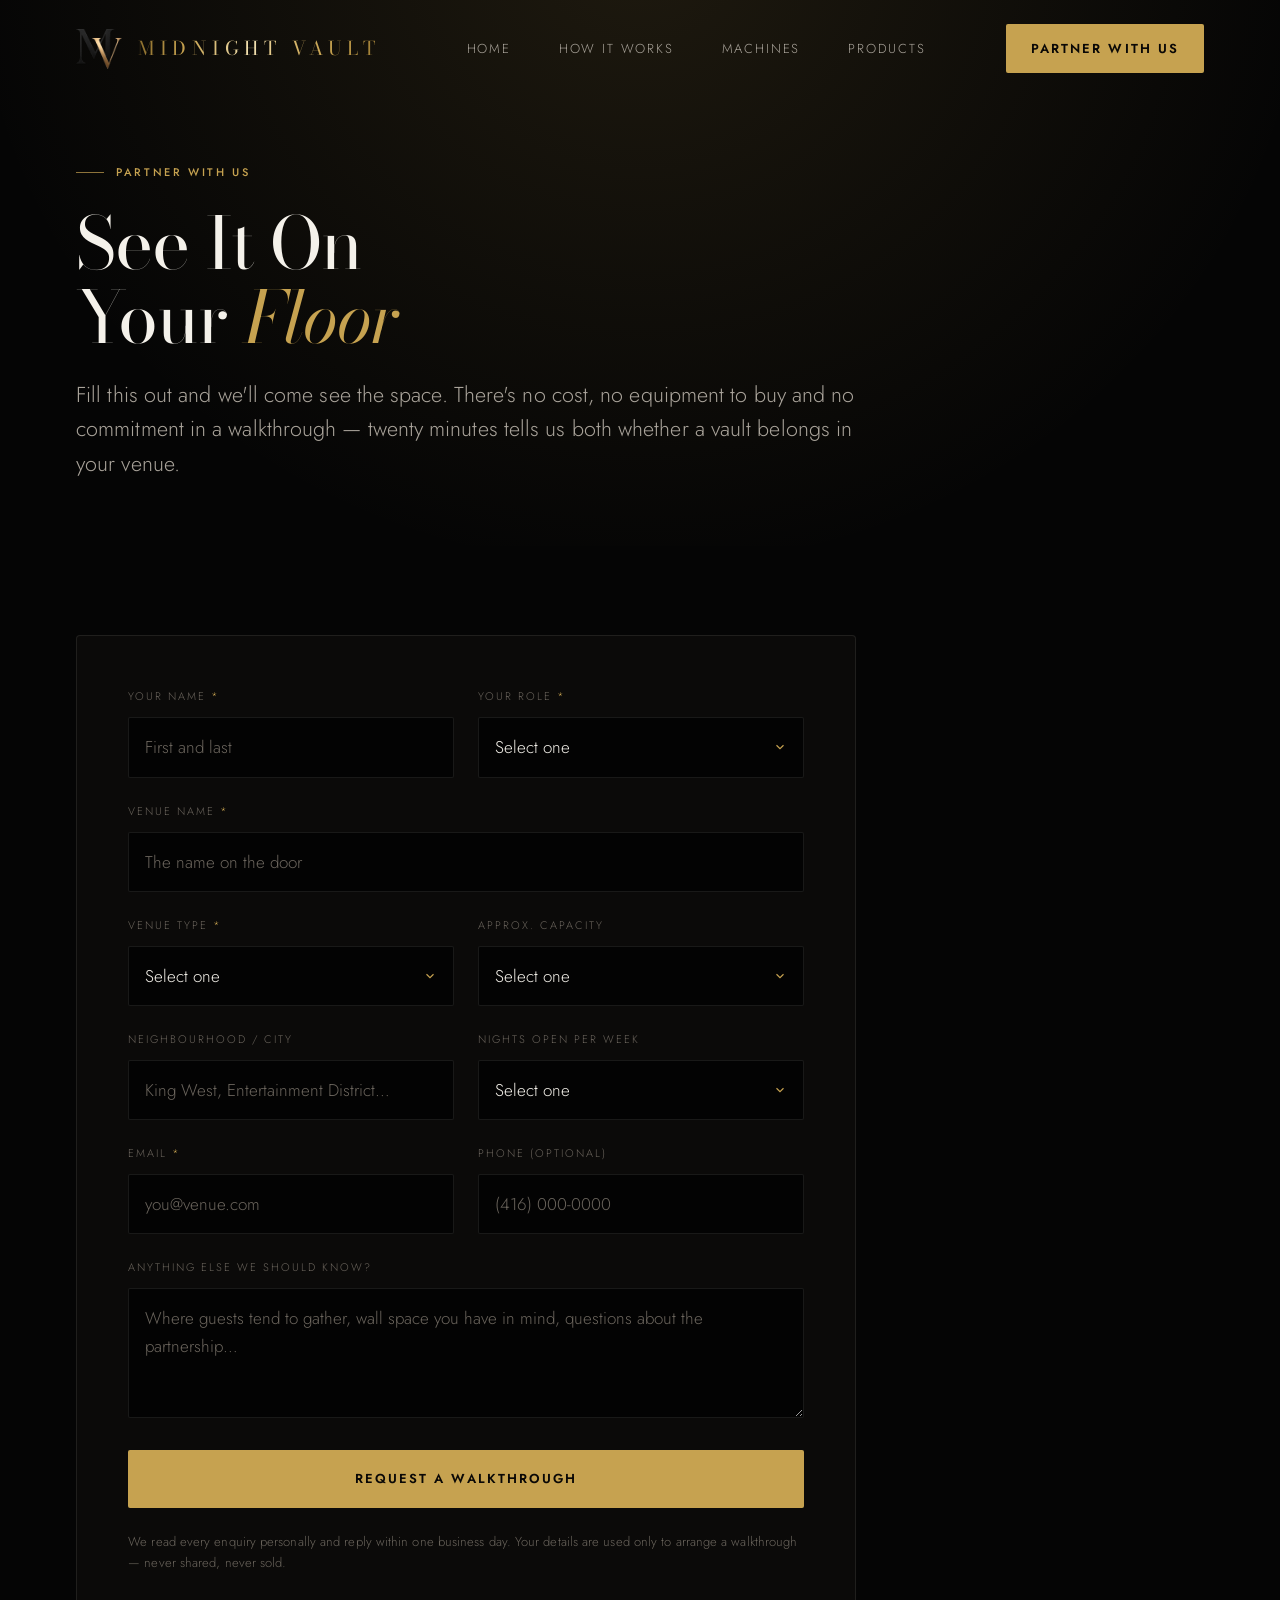
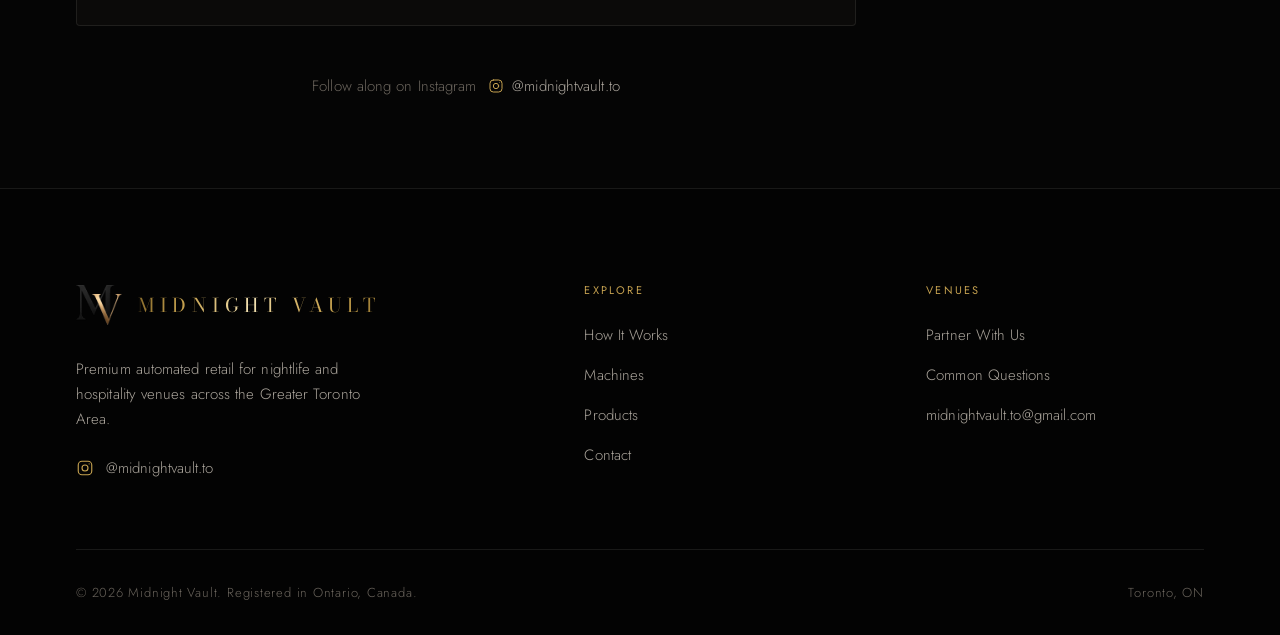
==== commit 88d288f4: "Add Instagram link, new hero render, copy refinements - Instagram (@midnightvault.to) in every foote" ====
--- a/contact.html
+++ b/contact.html
@@ -203,6 +203,10 @@
           </div>
         </div>
 
+        <p class="contact-social reveal">Follow along on Instagram
+          <a href="https://www.instagram.com/midnightvault.to/" target="_blank" rel="noopener"><svg viewBox="0 0 24 24" fill="none" stroke="currentColor" stroke-width="1.5" stroke-linecap="round" stroke-linejoin="round" aria-hidden="true"><rect x="3" y="3" width="18" height="18" rx="5"/><circle cx="12" cy="12" r="4"/><circle cx="17.5" cy="6.5" r="0.7" fill="currentColor" stroke="none"/></svg>@midnightvault.to</a>
+        </p>
+
       </div>
     </div>
   </section>
@@ -220,6 +224,7 @@
           </span>
         </a>
         <p>Premium automated retail for nightlife and hospitality venues across the Greater Toronto Area.</p>
+        <a class="footer-social" href="https://www.instagram.com/midnightvault.to/" target="_blank" rel="noopener" aria-label="Midnight Vault on Instagram"><svg viewBox="0 0 24 24" fill="none" stroke="currentColor" stroke-width="1.5" stroke-linecap="round" stroke-linejoin="round" aria-hidden="true"><rect x="3" y="3" width="18" height="18" rx="5"/><circle cx="12" cy="12" r="4"/><circle cx="17.5" cy="6.5" r="0.7" fill="currentColor" stroke="none"/></svg><span>@midnightvault.to</span></a>
       </div>
       <div class="footer-col">
         <h4>Explore</h4>
--- a/assets/css/style.css
+++ b/assets/css/style.css
@@ -1275,3 +1275,32 @@
 .revshare h3 { margin-bottom: var(--s5); }
 .revshare p { font-size: var(--fs-sm); max-width: 68ch; }
 .revshare p + p { margin-top: var(--s4); }
+
+/* --- Instagram --------------------------------------------------------------
+   One link, quiet by design: the site's job is the venue enquiry, not the feed.
+   -------------------------------------------------------------------------- */
+.footer-social {
+  display: inline-flex; align-items: center; gap: var(--s3);
+  margin-top: var(--s5);
+  font-size: var(--fs-sm);
+  color: var(--text-2);
+  transition: color var(--dur) var(--ease);
+}
+.footer-social svg { width: 18px; height: 18px; color: var(--gold); flex: none; }
+.footer-social:hover { color: var(--gold); }
+
+.contact-social {
+  display: flex; flex-wrap: wrap; align-items: center; justify-content: center;
+  gap: var(--s2) var(--s3);
+  margin-top: var(--s7);
+  text-align: center;
+  font-size: var(--fs-sm);
+  color: var(--text-3);
+}
+.contact-social a {
+  display: inline-flex; align-items: center; gap: var(--s2);
+  color: var(--text-2);
+  transition: color var(--dur) var(--ease);
+}
+.contact-social a:hover { color: var(--gold); }
+.contact-social svg { width: 16px; height: 16px; color: var(--gold); flex: none; }
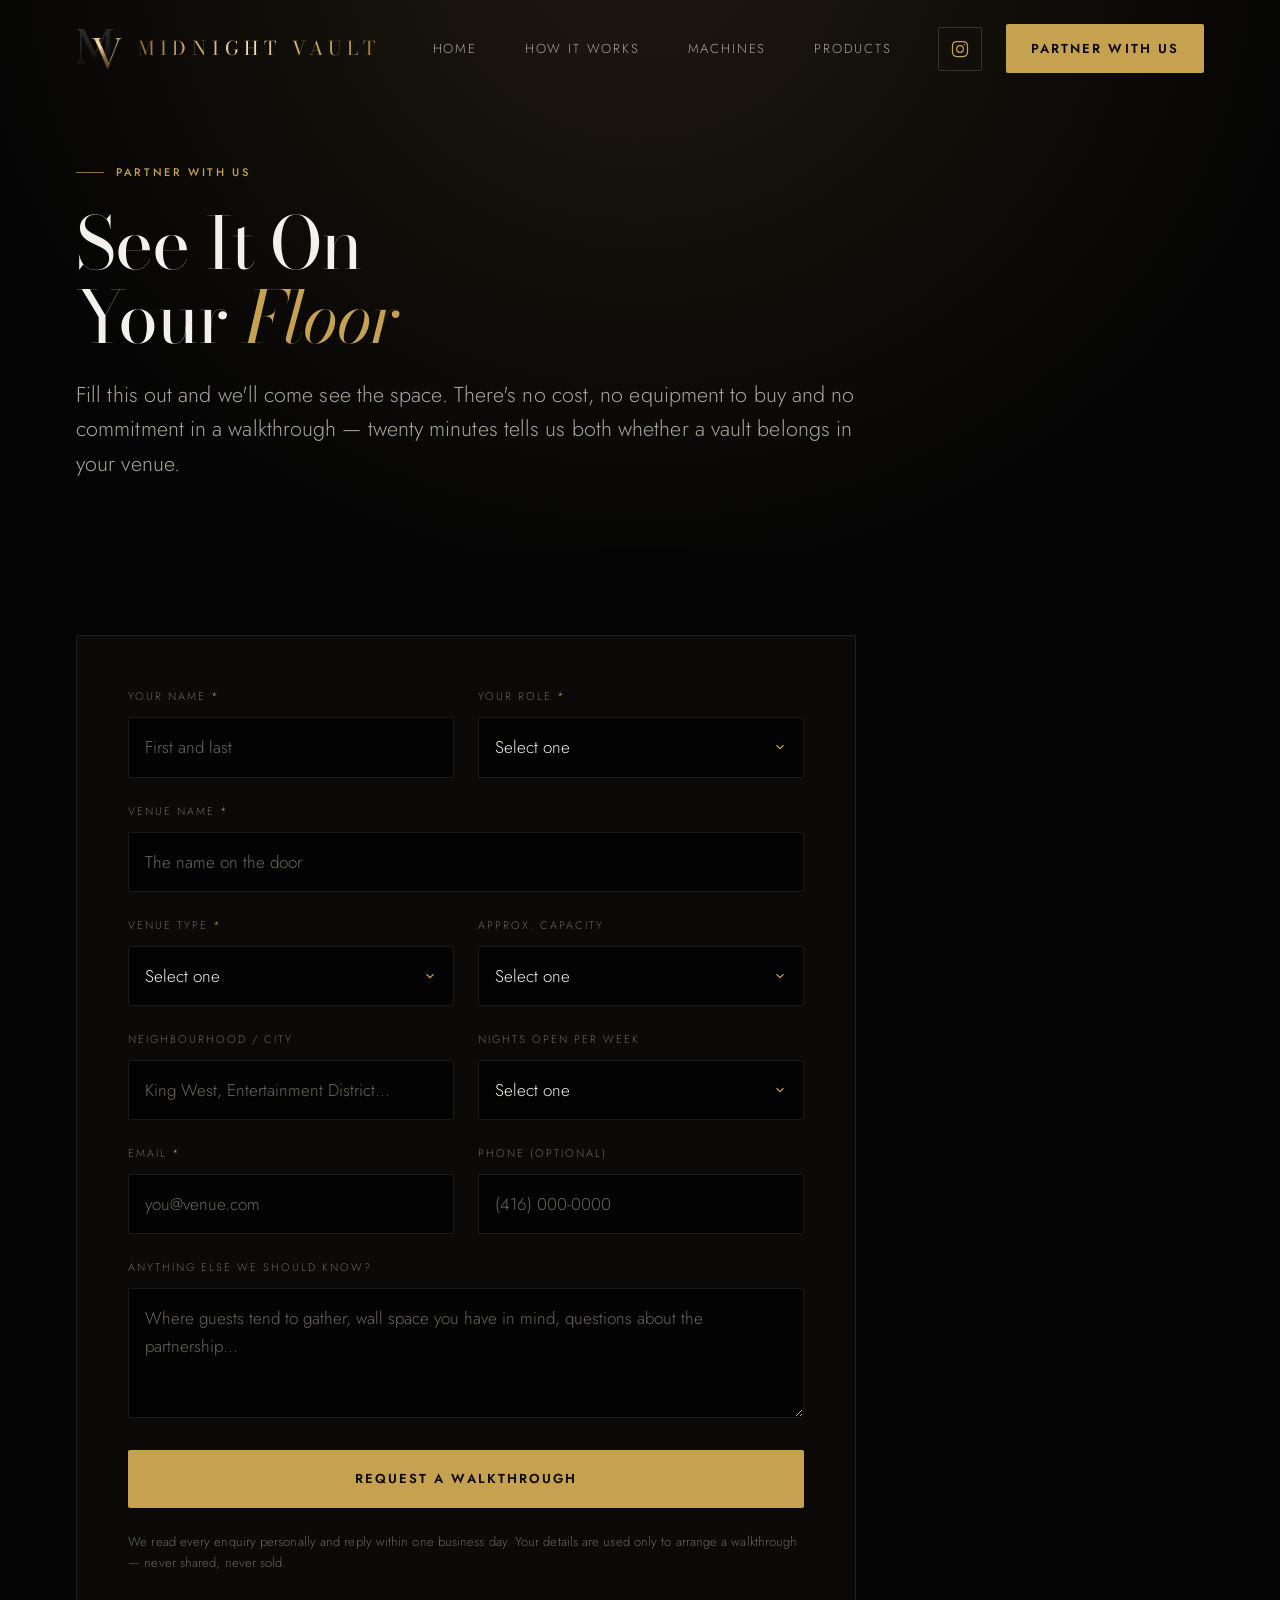
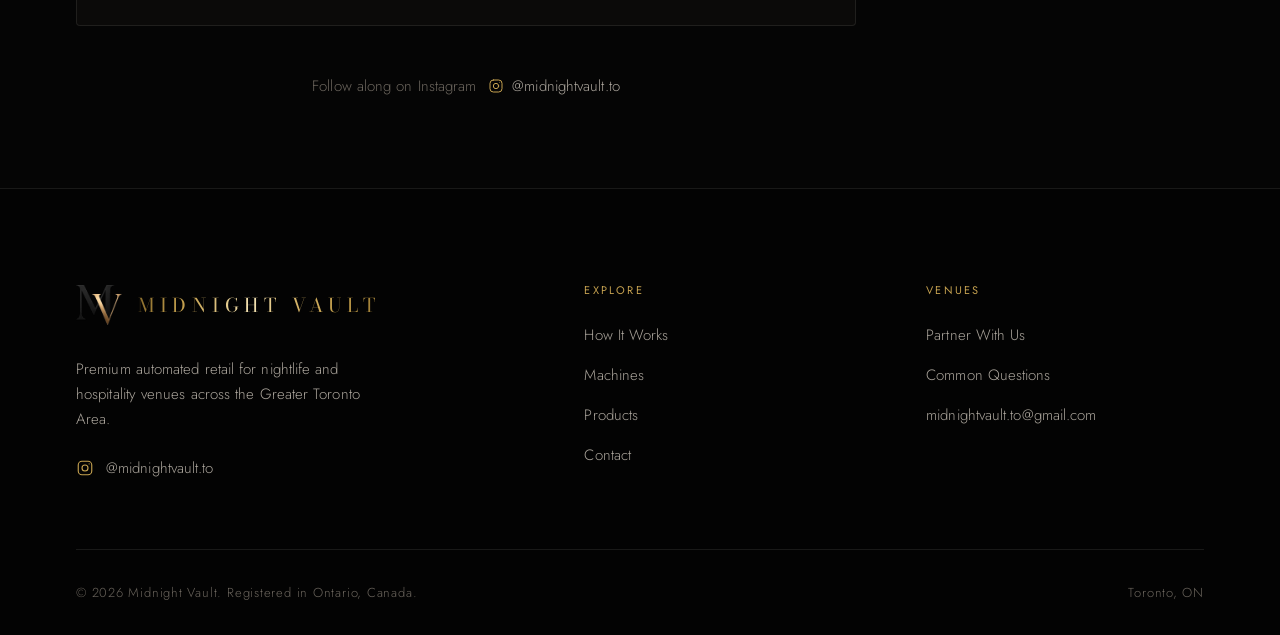
==== commit 051efa95: "Make Instagram visible site-wide: header icon and mobile menu - Instagram icon in the header on ever" ====
--- a/contact.html
+++ b/contact.html
@@ -39,6 +39,7 @@
       <a href="products.html">Products</a>
     </nav>
     <div class="nav-cta">
+      <a class="nav-social" href="https://www.instagram.com/midnightvault.to/" target="_blank" rel="noopener" aria-label="Follow Midnight Vault on Instagram" title="@midnightvault.to"><svg viewBox="0 0 24 24" fill="none" stroke="currentColor" stroke-width="1.5" stroke-linecap="round" stroke-linejoin="round" aria-hidden="true"><rect x="3" y="3" width="18" height="18" rx="5"/><circle cx="12" cy="12" r="4"/><circle cx="17.5" cy="6.5" r="0.7" fill="currentColor" stroke="none"/></svg></a>
       <a class="btn btn-primary" href="contact.html">Partner With Us</a>
       <button class="nav-toggle" type="button" aria-expanded="false" aria-controls="mobile-menu" aria-label="Menu">
         <span></span><span></span><span></span>
@@ -53,6 +54,7 @@
   <a class="m-link" href="machines.html">Machines</a>
   <a class="m-link" href="products.html">Products</a>
   <a class="m-link" href="contact.html">Contact</a>
+  <a class="m-social" href="https://www.instagram.com/midnightvault.to/" target="_blank" rel="noopener"><svg viewBox="0 0 24 24" fill="none" stroke="currentColor" stroke-width="1.5" stroke-linecap="round" stroke-linejoin="round" aria-hidden="true"><rect x="3" y="3" width="18" height="18" rx="5"/><circle cx="12" cy="12" r="4"/><circle cx="17.5" cy="6.5" r="0.7" fill="currentColor" stroke="none"/></svg><span>@midnightvault.to</span></a>
   <a class="btn btn-primary" href="contact.html">Partner With Us</a>
 </div>
 
--- a/assets/css/style.css
+++ b/assets/css/style.css
@@ -1304,3 +1304,52 @@
 }
 .contact-social a:hover { color: var(--gold); }
 .contact-social svg { width: 16px; height: 16px; color: var(--gold); flex: none; }
+
+/* Instagram in the header — on every page, pinned while scrolling.
+   Sized to match the menu toggle so the two read as one set on mobile. */
+.nav-social {
+  display: inline-flex; align-items: center; justify-content: center;
+  width: 44px; height: 44px; flex: none;
+  border: 1px solid var(--line-strong);
+  border-radius: var(--radius);
+  color: var(--gold);
+  transition: border-color var(--dur) var(--ease), background var(--dur) var(--ease),
+              transform var(--dur) var(--ease);
+}
+.nav-social svg { width: 20px; height: 20px; }
+.nav-social:hover {
+  border-color: var(--gold);
+  background: var(--gold-veil);
+  transform: translateY(-1px);
+}
+
+/* Instagram in the mobile menu */
+.mobile-menu a.m-social {
+  display: inline-flex; align-items: center; gap: var(--s3);
+  margin-top: var(--s6);
+  font-size: var(--fs-body);
+  letter-spacing: 0.02em;
+  color: var(--text-2);
+  transition: color var(--dur) var(--ease);
+}
+.mobile-menu a.m-social svg { width: 24px; height: 24px; color: var(--gold); flex: none; }
+.mobile-menu a.m-social:hover { color: var(--gold); }
+
+@media (max-width: 860px) {
+  .nav-cta { gap: var(--s3); }
+}
+
+/* Mobile menu Instagram link — 44px tall tap target */
+.mobile-menu a.m-social { padding-block: var(--s2); }
+
+/* Narrow phones: logo + Instagram + menu toggle must share one row
+   without pushing the toggle off-screen. */
+@media (max-width: 420px) {
+  .logo { gap: var(--s3); }
+  .logo-name { font-size: 0.875rem; letter-spacing: 0.18em; }
+  .nav-cta { gap: var(--s2); }
+}
+@media (max-width: 360px) {
+  .logo-mark { width: 34px; }
+  .logo-name { font-size: 0.75rem; letter-spacing: 0.14em; }
+}
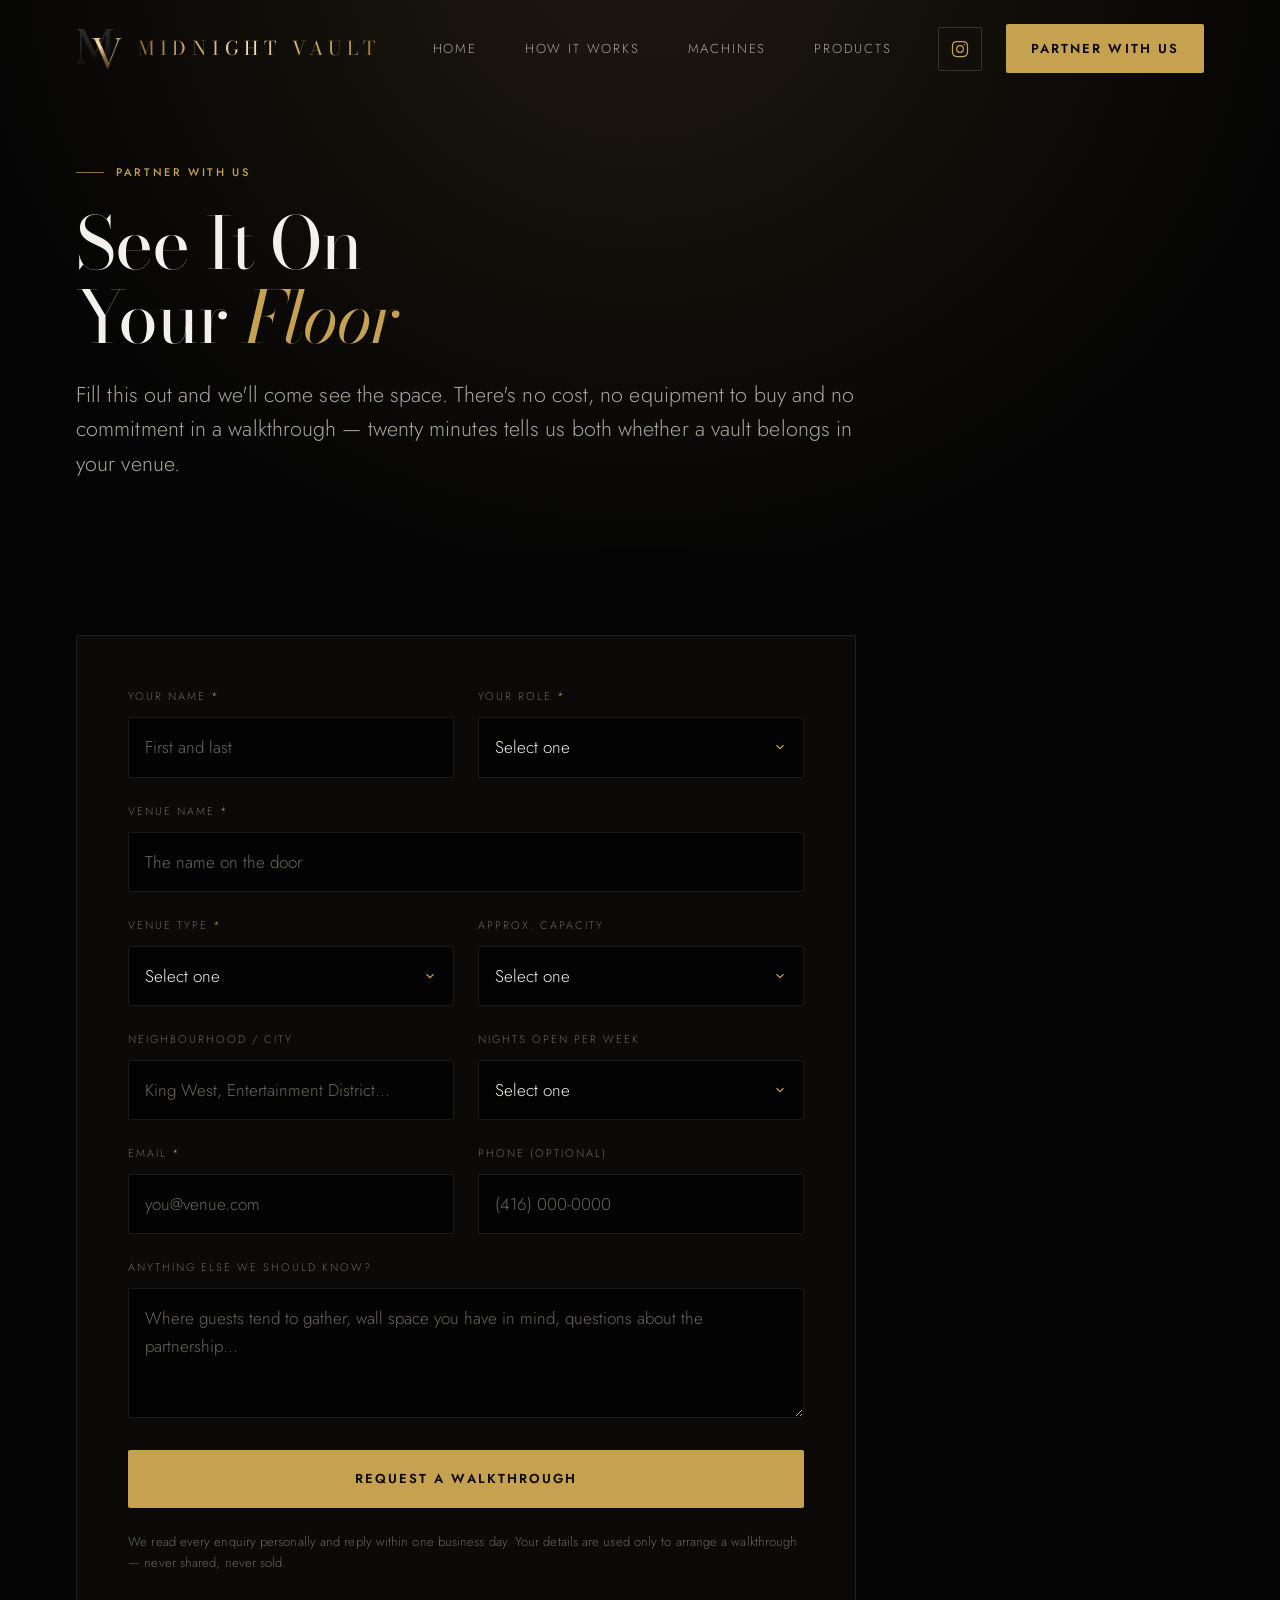
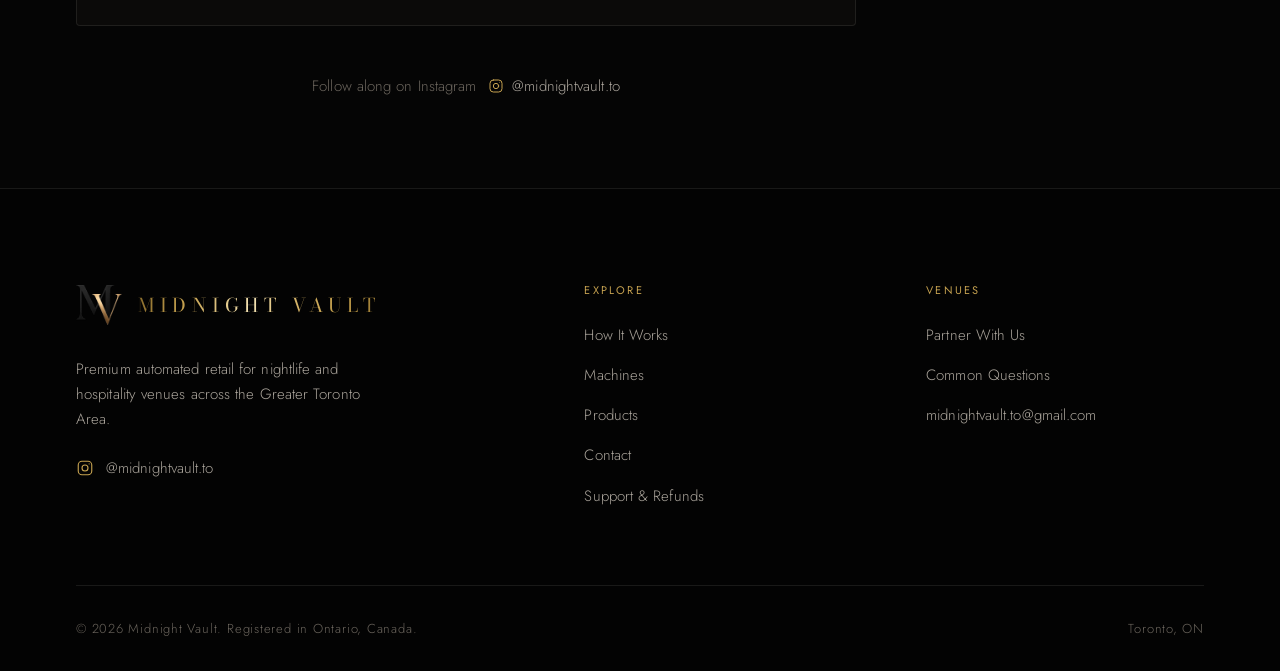
==== commit adb08376: "Add Support & Refunds page Customer-facing page for unsuccessful vends, wrong or damaged items, dupl" ====
--- a/contact.html
+++ b/contact.html
@@ -6,7 +6,20 @@
 <title>Partner With Us — Midnight Vault</title>
 <meta name="description" content="Tell us about your Toronto venue and we'll arrange a walkthrough. No cost, no equipment to buy, no work for your staff.">
 <meta name="theme-color" content="#050505">
-<link rel="icon" href="assets/img/favicon.svg" type="image/svg+xml">
+<link rel="icon" href="favicon.ico" sizes="16x16 32x32 48x48">
+<link rel="icon" type="image/png" sizes="192x192" href="assets/img/icon-192.png">
+<link rel="apple-touch-icon" href="assets/img/apple-touch-icon.png">
+<link rel="manifest" href="manifest.webmanifest">
+<meta property="og:site_name" content="Midnight Vault">
+<meta property="og:title" content="Partner With Us — Midnight Vault">
+<meta property="og:description" content="Tell us about your Toronto venue and we'll arrange a walkthrough. No cost, no equipment to buy, no work for your staff.">
+<meta property="og:type" content="website">
+<meta property="og:url" content="https://midnightvault.ca/contact.html">
+<meta property="og:image" content="https://midnightvault.ca/assets/img/og-image.png">
+<meta property="og:image:width" content="600">
+<meta property="og:image:height" content="600">
+<meta property="og:image:alt" content="Midnight Vault MV monogram">
+<meta name="twitter:card" content="summary">
 <link rel="preconnect" href="https://fonts.googleapis.com">
 <link rel="preconnect" href="https://fonts.gstatic.com" crossorigin>
 <link href="https://fonts.googleapis.com/css2?family=Bodoni+Moda:ital,opsz,wght@0,6..96,400;0,6..96,500;1,6..96,400&family=Jost:wght@300;400;500;600&display=swap" rel="stylesheet">
@@ -235,6 +248,7 @@
           <li><a href="machines.html">Machines</a></li>
           <li><a href="products.html">Products</a></li>
           <li><a href="contact.html">Contact</a></li>
+          <li><a href="support.html">Support &amp; Refunds</a></li>
         </ul>
       </div>
       <div class="footer-col">
--- a/assets/css/style.css
+++ b/assets/css/style.css
@@ -872,13 +872,6 @@
   position: relative;
   display: flex; justify-content: center;
 }
-/* Pool of light behind the unit so it doesn't float on flat black */
-.spec-media::before {
-  content: "";
-  position: absolute; inset: 6% 0 0;
-  background: radial-gradient(ellipse 62% 52% at 50% 46%, var(--gold-veil), transparent 70%);
-  pointer-events: none;
-}
 /* Units render at heights proportional to their real ones (33.3in vs 40.5in)
    so the page never implies the two machines are the same size. */
 .spec-media { --unit-scale: 1; }
@@ -1353,3 +1346,26 @@
   .logo-mark { width: 34px; }
   .logo-name { font-size: 0.75rem; letter-spacing: 0.14em; }
 }
+
+/* Age flag on a product name (Mystery Bag) */
+.product-flag {
+  display: inline-block;
+  margin-left: var(--s2);
+  padding: 2px 7px;
+  font-size: 0.625rem;
+  font-weight: 500;
+  letter-spacing: 0.14em;
+  color: var(--gold);
+  border: 1px solid var(--gold-line);
+  border-radius: 2px;
+  vertical-align: middle;
+}
+
+/* "optional" marker on a form label — the quiet counterpart to .req */
+.field .opt {
+  margin-left: var(--s2);
+  font-size: var(--fs-xs);
+  letter-spacing: 0.1em;
+  text-transform: uppercase;
+  color: var(--text-3);
+}
